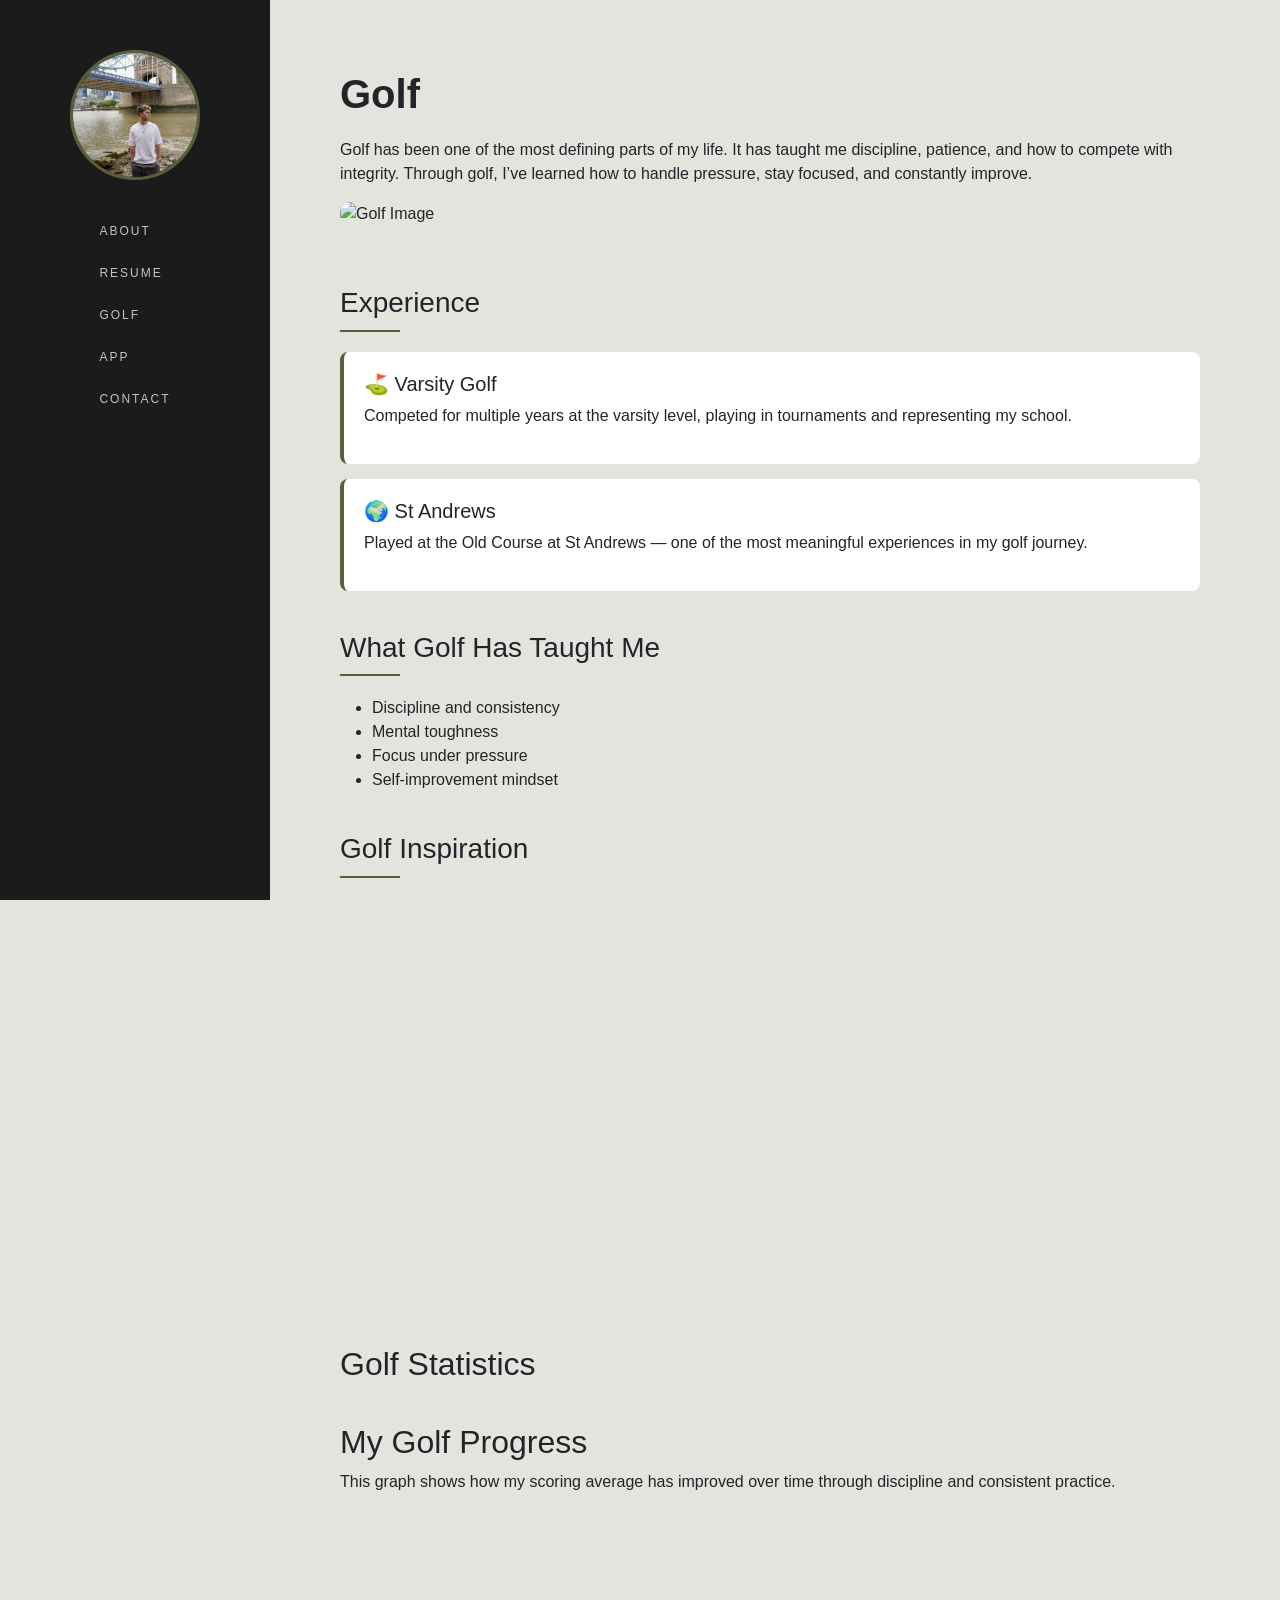
==== golf.html @ e00137f8 "Add files via upload" ====
<!DOCTYPE html>
<html lang="en">
<head>
  <meta charset="UTF-8"/>
  <meta name="viewport" content="width=device-width, initial-scale=1.0"/>
  <title>Jayden | Golf</title>

  <link href="https://cdn.jsdelivr.net/npm/bootstrap@5.3.3/dist/css/bootstrap.min.css" rel="stylesheet"/>
  <link href="https://cdn.jsdelivr.net/npm/bootstrap-icons@1.11.3/font/bootstrap-icons.css" rel="stylesheet"/>

  <style>
    body {
      font-family:'Segoe UI',Arial,sans-serif;
      background:#E4E4DE;
      display:flex;
    }

    /* SIDEBAR */
    .sidebar {
      width:270px;
      min-height:100vh;
      background:#1B1B1B;
      display:flex;
      flex-direction:column;
      align-items:center;
      padding:50px 20px;
      position:fixed;
    }

    .sidebar-photo {
      width:130px;
      height:130px;
      border-radius:50%;
      border:3px solid #595f39;
      object-fit:cover;
      margin-bottom:30px;
    }

    .sidebar nav a {
      display:block;
      color:#C4C5BA;
      text-decoration:none;
      font-size:0.75rem;
      letter-spacing:2px;
      text-transform:uppercase;
      padding:12px 0;
    }

    .sidebar nav a:hover,
    .sidebar nav a.active {
      color:#E4E4DE;
    }

    /* MAIN */
    .main {
      margin-left:270px;
      padding:70px;
      max-width:1000px;
    }

    h1 {
      font-weight:900;
      margin-bottom:20px;
    }

    .section {
      margin-top:40px;
    }

    .section-line {
      height:2px;
      background:#595f39;
      width:60px;
      margin:10px 0 20px;
    }

    .golf-img {
      width:100%;
      border-radius:10px;
      margin-bottom:20px;
    }

    .card-custom {
      background:#fff;
      border-left:4px solid #595f39;
      padding:20px;
      border-radius:8px;
      margin-bottom:15px;
    }

  </style>
</head>

<body>

<!-- SIDEBAR -->
<aside class="sidebar">
   <img class="sidebar-photo" src="[data-uri]" alt="Jayden"/>

 <nav>
  <a href="index.html">About</a>
  <a href="resume.html">Resume</a>
  <a href="golf.html">Golf</a>
  <a href="app.html">App</a>
  <a href="index.html#contact">Contact</a>
  </nav>
</aside>

<!-- MAIN -->
<main class="main">

  <h1>Golf</h1>

  <p>
    Golf has been one of the most defining parts of my life. It has taught me discipline,
    patience, and how to compete with integrity. Through golf, I’ve learned how to handle
    pressure, stay focused, and constantly improve.
  </p>

 <!-- IMAGE -->
<img src="[data-uri]..." class="golf-img" alt="Golf Image" />

<!-- EXPERIENCE -->
<div class="section">
  <h3>Experience</h3>
  <div class="section-line"></div>

  <div class="card-custom">
    <h5>⛳ Varsity Golf</h5>
    <p>Competed for multiple years at the varsity level, playing in tournaments and representing my school.</p>
  </div>

  <div class="card-custom">
    <h5>🌍 St Andrews</h5>
    <p>Played at the Old Course at St Andrews — one of the most meaningful experiences in my golf journey.</p>
  </div>
</div>

  <!-- SKILLS -->
  <div class="section">
    <h3>What Golf Has Taught Me</h3>
    <div class="section-line"></div>

    <ul>
      <li>Discipline and consistency</li>
      <li>Mental toughness</li>
      <li>Focus under pressure</li>
      <li>Self-improvement mindset</li>
    </ul>
  </div>

  <!-- VIDEO -->
 <div class="section">
  <h3>Golf Inspiration</h3>
  <div class="section-line"></div>

  <iframe 
  width="100%" 
  height="400" 
  src="https://www.youtube.com/embed/sGh0Cjio85E"
  title="YouTube video player"
  frameborder="0"
  allow="accelerometer; autoplay; clipboard-write; encrypted-media; gyroscope; picture-in-picture"
  allowfullscreen>
</iframe>
</div>
<!-- TABLEAU GRAPH -->
<div class="section">
    <h2>Golf Statistics</h2>

   <div class="section">
    <h2>My Golf Progress</h2>

    <p>
        This graph shows how my scoring average has improved over time through discipline and consistent practice.
    </p>

    <iframe 
        src="https://public.tableau.com/views/AvgGolfscore/Sheet2?:showVizHome=no"
        width="100%" 
        height="600"
        frameborder="0">
    </iframe>
</div>
</div>

</main>

</body>
</html>
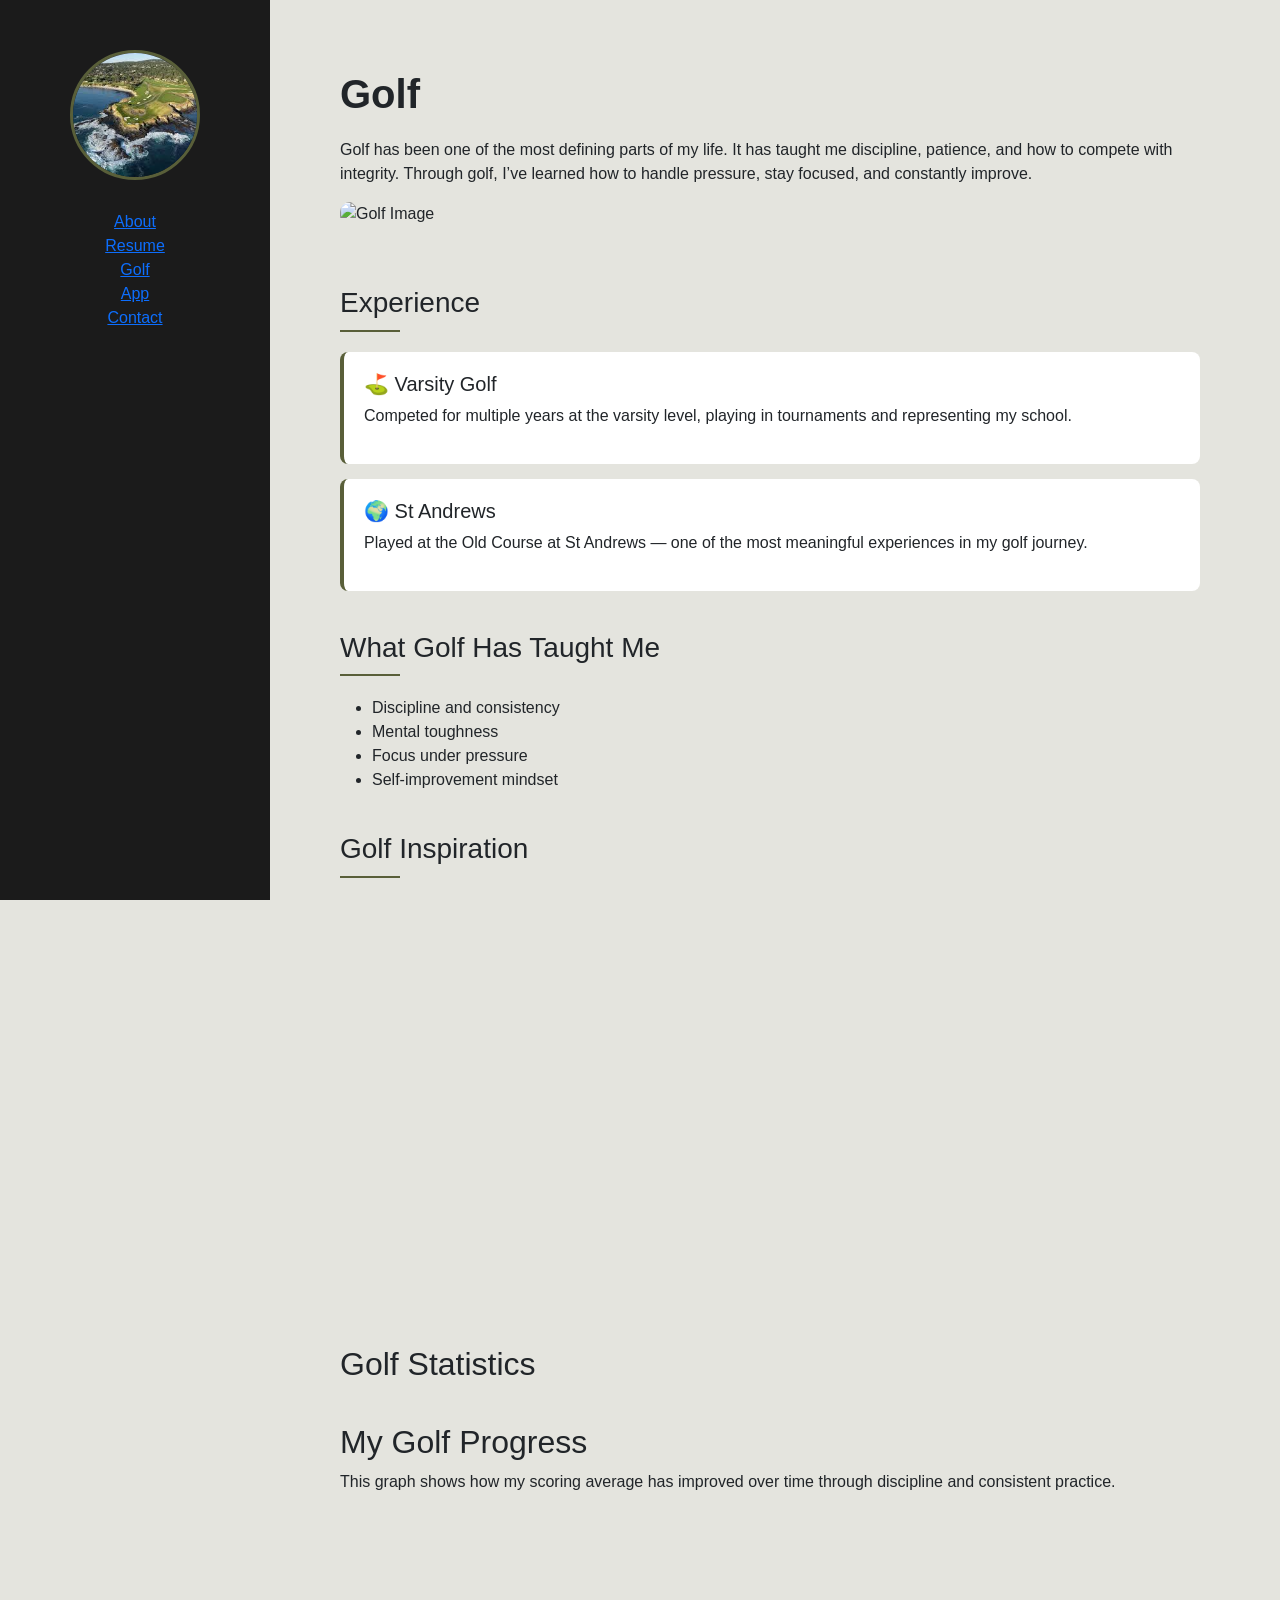
==== commit c8082928: "Update greeting message from 'Hello' to 'Goodbye'" ====
--- a/golf.html
+++ b/golf.html
@@ -95,8 +95,7 @@
 
 <!-- SIDEBAR -->
 <aside class="sidebar">
-   <img class="sidebar-photo" src="[data-uri]" alt="Jayden"/>
-
+   <img class="sidebar-photo" src="[data-uri]"
  <nav>
   <a href="index.html">About</a>
   <a href="resume.html">Resume</a>
@@ -187,4 +186,4 @@
 </main>
 
 </body>
-</html>+</html>
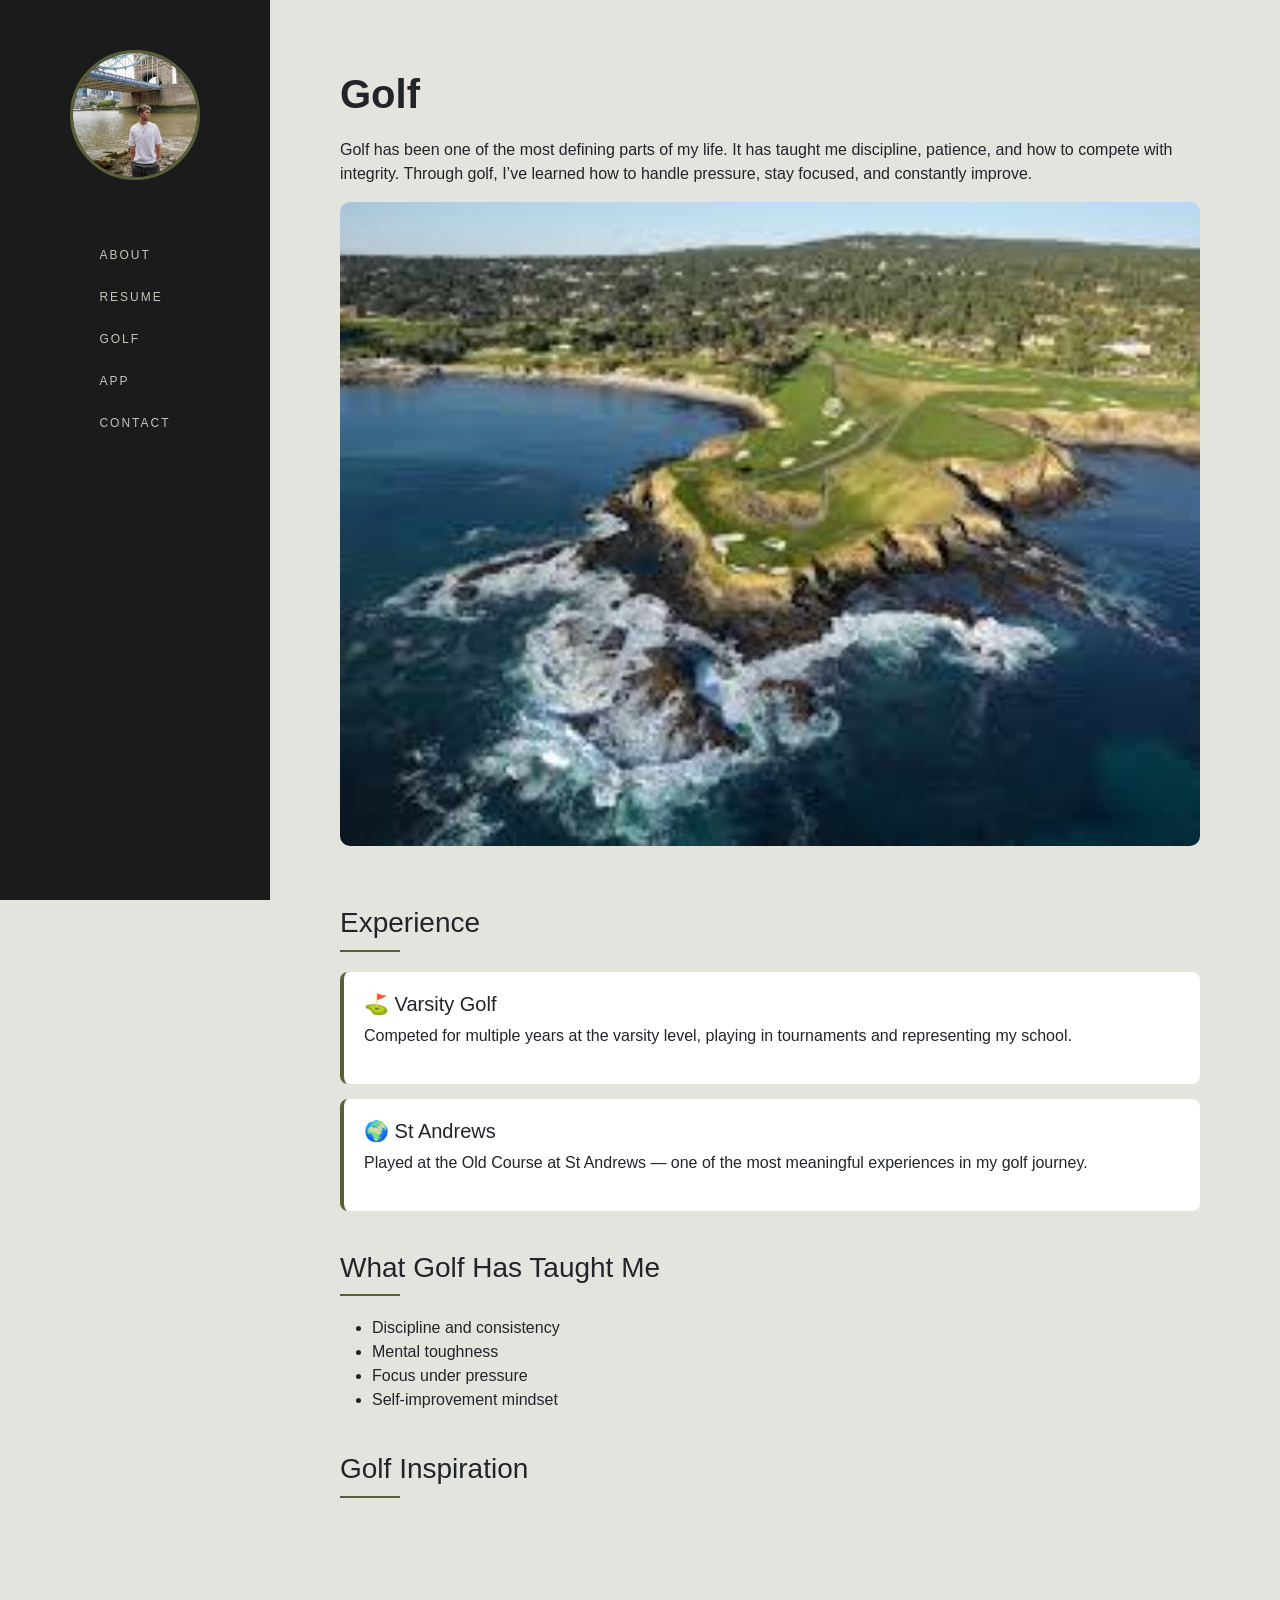
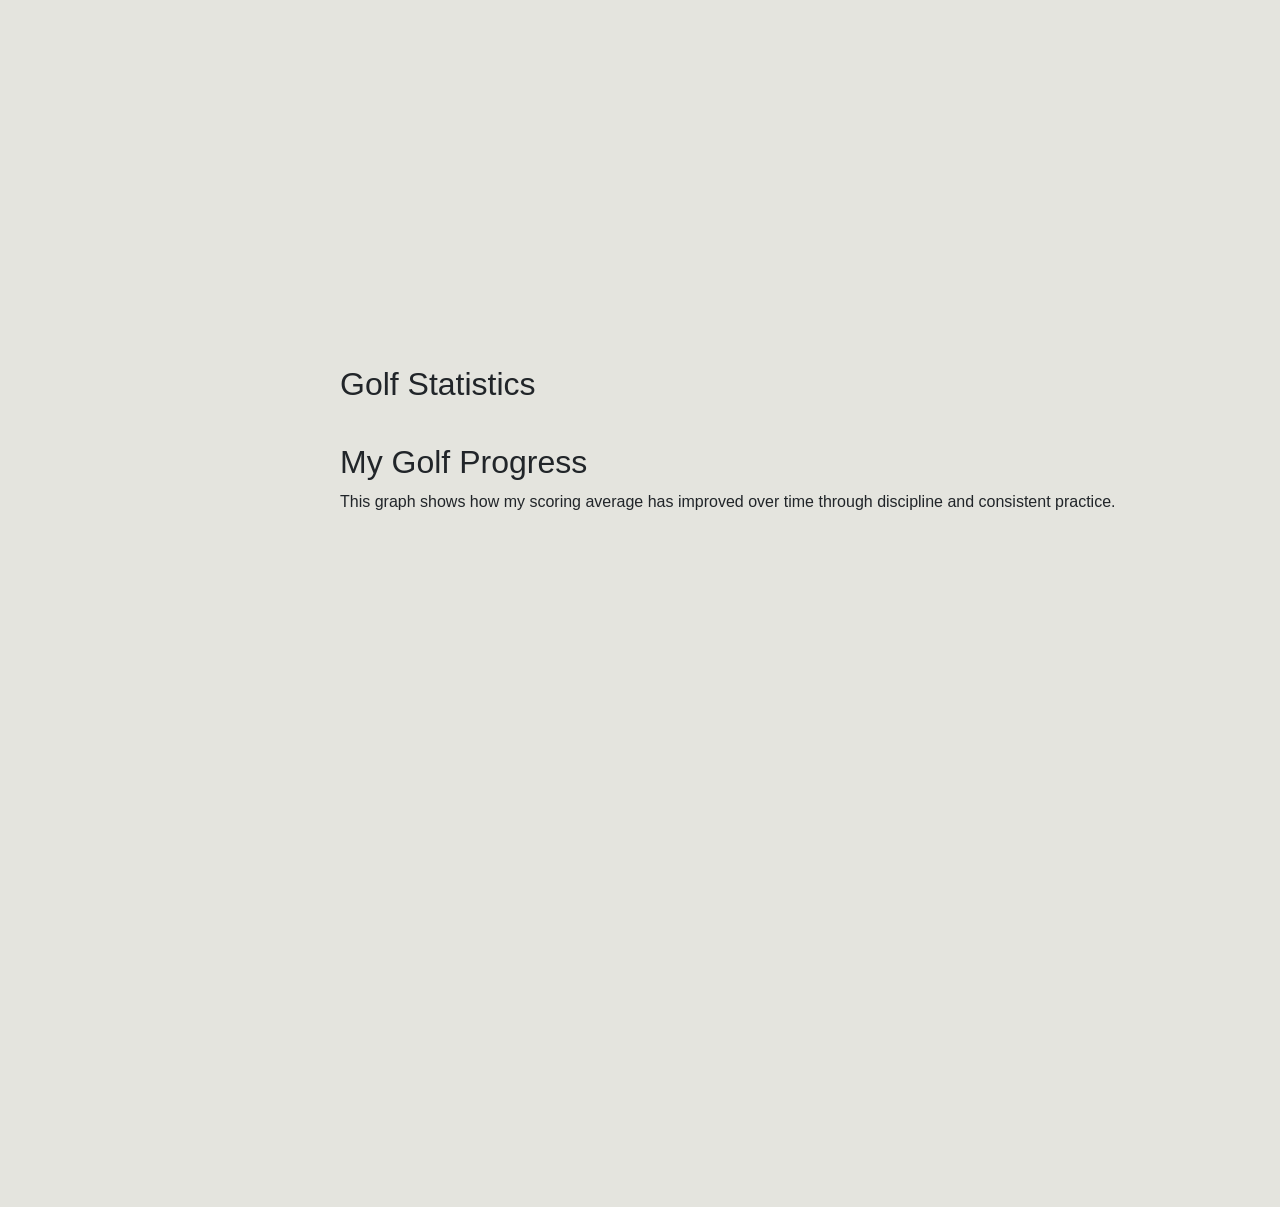
==== commit 494267b9: "Fixed side bar photo" ====
--- a/golf.html
+++ b/golf.html
@@ -95,8 +95,8 @@
 
 <!-- SIDEBAR -->
 <aside class="sidebar">
-   <img class="sidebar-photo" src="[data-uri]"
- <nav>
+   <img class="sidebar-photo" src="[data-uri]" alt="Jayden"/>"
+     <nav>
   <a href="index.html">About</a>
   <a href="resume.html">Resume</a>
   <a href="golf.html">Golf</a>
@@ -117,7 +117,8 @@
   </p>
 
  <!-- IMAGE -->
-<img src="[data-uri]..." class="golf-img" alt="Golf Image" />
+<img src="[data-uri]"
+" class="golf-img" alt="Golf Image" />
 
 <!-- EXPERIENCE -->
 <div class="section">
